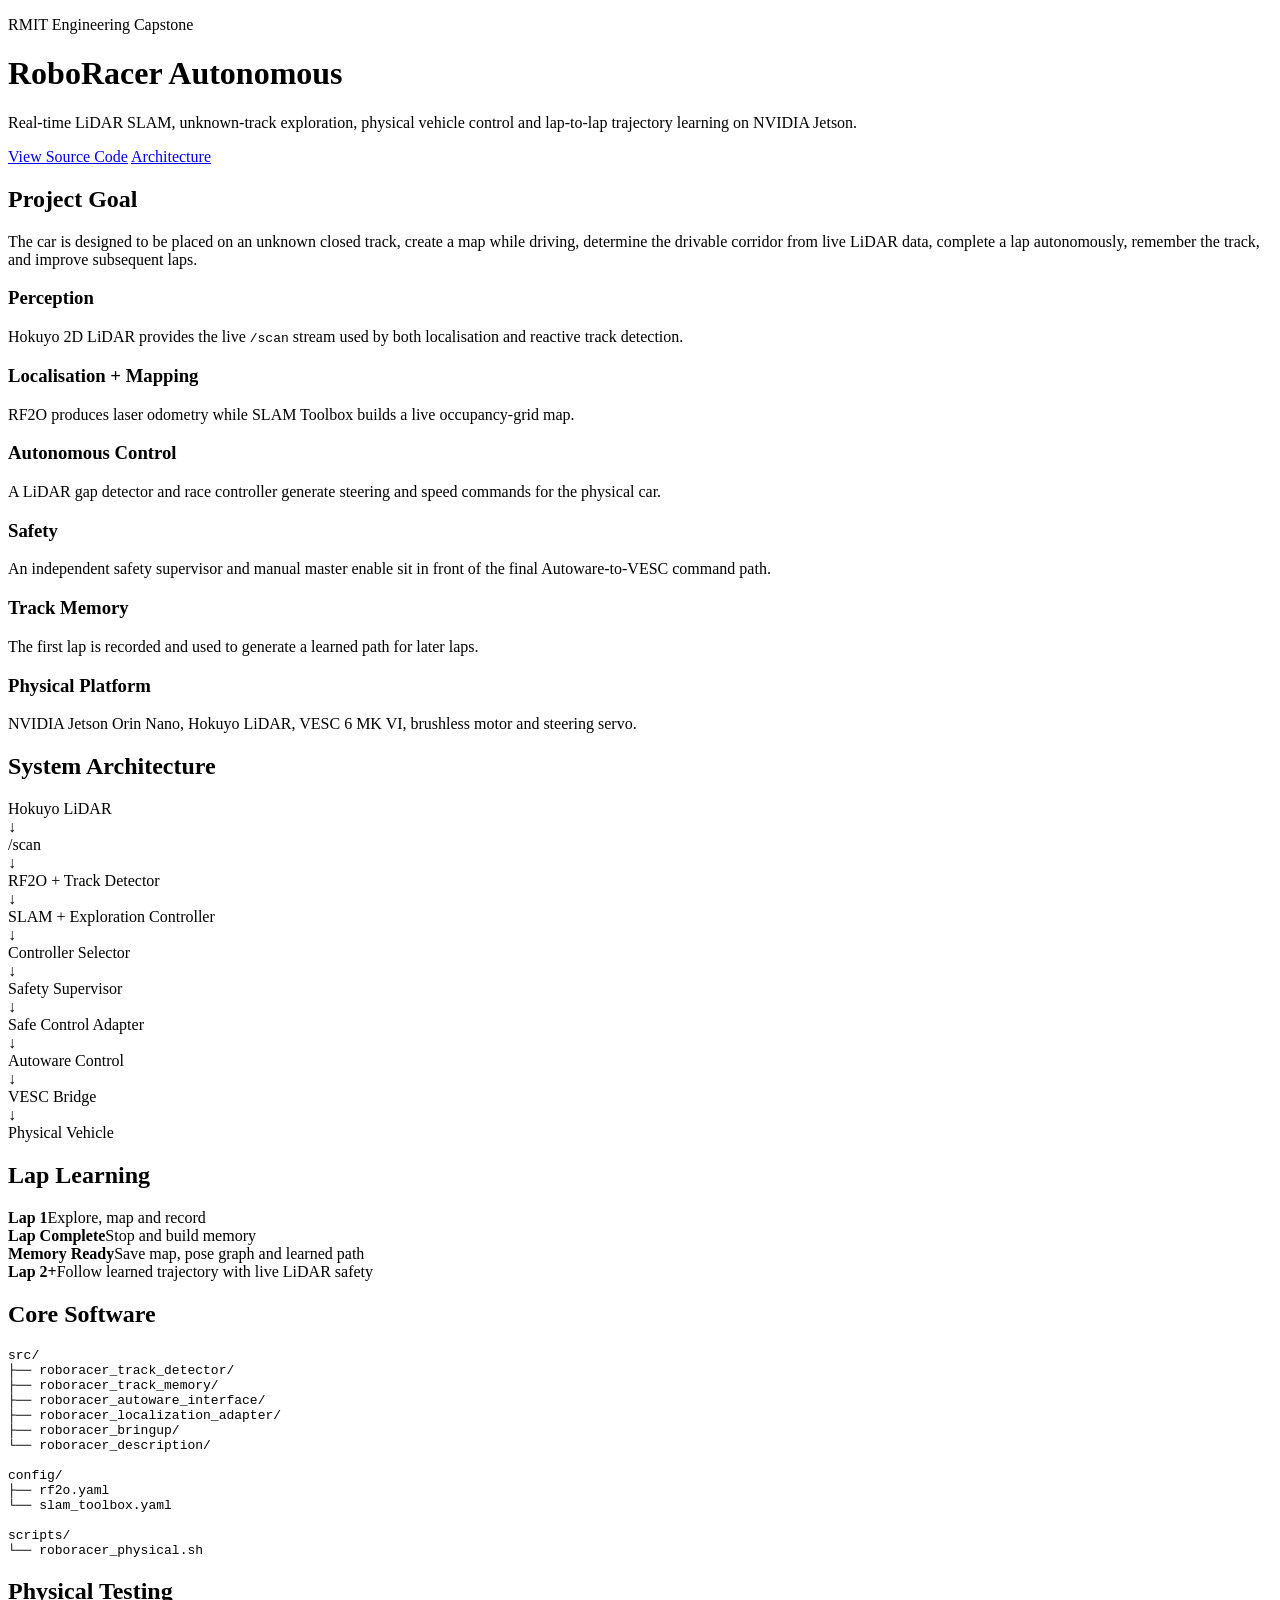
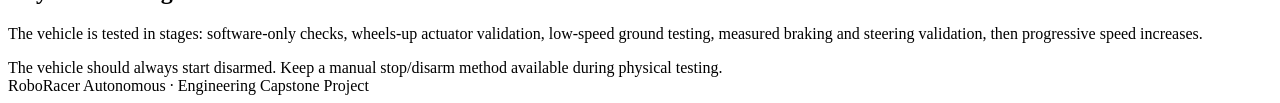
==== docs/index.html @ 901751ed "Add GitHub Pages project site" ====
<!doctype html>
<html lang="en">
<head>
  <meta charset="utf-8">
  <meta name="viewport" content="width=device-width,initial-scale=1">
  <title>RoboRacer Autonomous</title>
  <meta name="description" content="Autonomous RoboRacer using ROS 2, Hokuyo LiDAR, RF2O, SLAM Toolbox and VESC.">
  <link rel="stylesheet" href="style.css">
</head>
<body>
  <header class="hero">
    <div class="wrap">
      <p class="eyebrow">RMIT Engineering Capstone</p>
      <h1>RoboRacer Autonomous</h1>
      <p class="lead">Real-time LiDAR SLAM, unknown-track exploration, physical vehicle control and lap-to-lap trajectory learning on NVIDIA Jetson.</p>
      <div class="actions">
        <a class="button primary" href="https://github.com/boscook/RoboRacer-Autonomous">View Source Code</a>
        <a class="button" href="#architecture">Architecture</a>
      </div>
    </div>
  </header>

  <main class="wrap">
    <section>
      <h2>Project Goal</h2>
      <p>The car is designed to be placed on an unknown closed track, create a map while driving, determine the drivable corridor from live LiDAR data, complete a lap autonomously, remember the track, and improve subsequent laps.</p>
    </section>

    <section class="grid cards">
      <article>
        <h3>Perception</h3>
        <p>Hokuyo 2D LiDAR provides the live <code>/scan</code> stream used by both localisation and reactive track detection.</p>
      </article>
      <article>
        <h3>Localisation + Mapping</h3>
        <p>RF2O produces laser odometry while SLAM Toolbox builds a live occupancy-grid map.</p>
      </article>
      <article>
        <h3>Autonomous Control</h3>
        <p>A LiDAR gap detector and race controller generate steering and speed commands for the physical car.</p>
      </article>
      <article>
        <h3>Safety</h3>
        <p>An independent safety supervisor and manual master enable sit in front of the final Autoware-to-VESC command path.</p>
      </article>
      <article>
        <h3>Track Memory</h3>
        <p>The first lap is recorded and used to generate a learned path for later laps.</p>
      </article>
      <article>
        <h3>Physical Platform</h3>
        <p>NVIDIA Jetson Orin Nano, Hokuyo LiDAR, VESC 6 MK VI, brushless motor and steering servo.</p>
      </article>
    </section>

    <section id="architecture">
      <h2>System Architecture</h2>
      <div class="flow">
        <div>Hokuyo LiDAR</div><span>↓</span>
        <div>/scan</div><span>↓</span>
        <div>RF2O + Track Detector</div><span>↓</span>
        <div>SLAM + Exploration Controller</div><span>↓</span>
        <div>Controller Selector</div><span>↓</span>
        <div>Safety Supervisor</div><span>↓</span>
        <div>Safe Control Adapter</div><span>↓</span>
        <div>Autoware Control</div><span>↓</span>
        <div>VESC Bridge</div><span>↓</span>
        <div>Physical Vehicle</div>
      </div>
    </section>

    <section>
      <h2>Lap Learning</h2>
      <div class="timeline">
        <div><strong>Lap 1</strong><span>Explore, map and record</span></div>
        <div><strong>Lap Complete</strong><span>Stop and build memory</span></div>
        <div><strong>Memory Ready</strong><span>Save map, pose graph and learned path</span></div>
        <div><strong>Lap 2+</strong><span>Follow learned trajectory with live LiDAR safety</span></div>
      </div>
    </section>

    <section>
      <h2>Core Software</h2>
      <pre><code>src/
├── roboracer_track_detector/
├── roboracer_track_memory/
├── roboracer_autoware_interface/
├── roboracer_localization_adapter/
├── roboracer_bringup/
└── roboracer_description/

config/
├── rf2o.yaml
└── slam_toolbox.yaml

scripts/
└── roboracer_physical.sh</code></pre>
    </section>

    <section>
      <h2>Physical Testing</h2>
      <p>The vehicle is tested in stages: software-only checks, wheels-up actuator validation, low-speed ground testing, measured braking and steering validation, then progressive speed increases.</p>
      <div class="notice">The vehicle should always start disarmed. Keep a manual stop/disarm method available during physical testing.</div>
    </section>
  </main>

  <footer>
    <div class="wrap">RoboRacer Autonomous · Engineering Capstone Project</div>
  </footer>
</body>
</html>
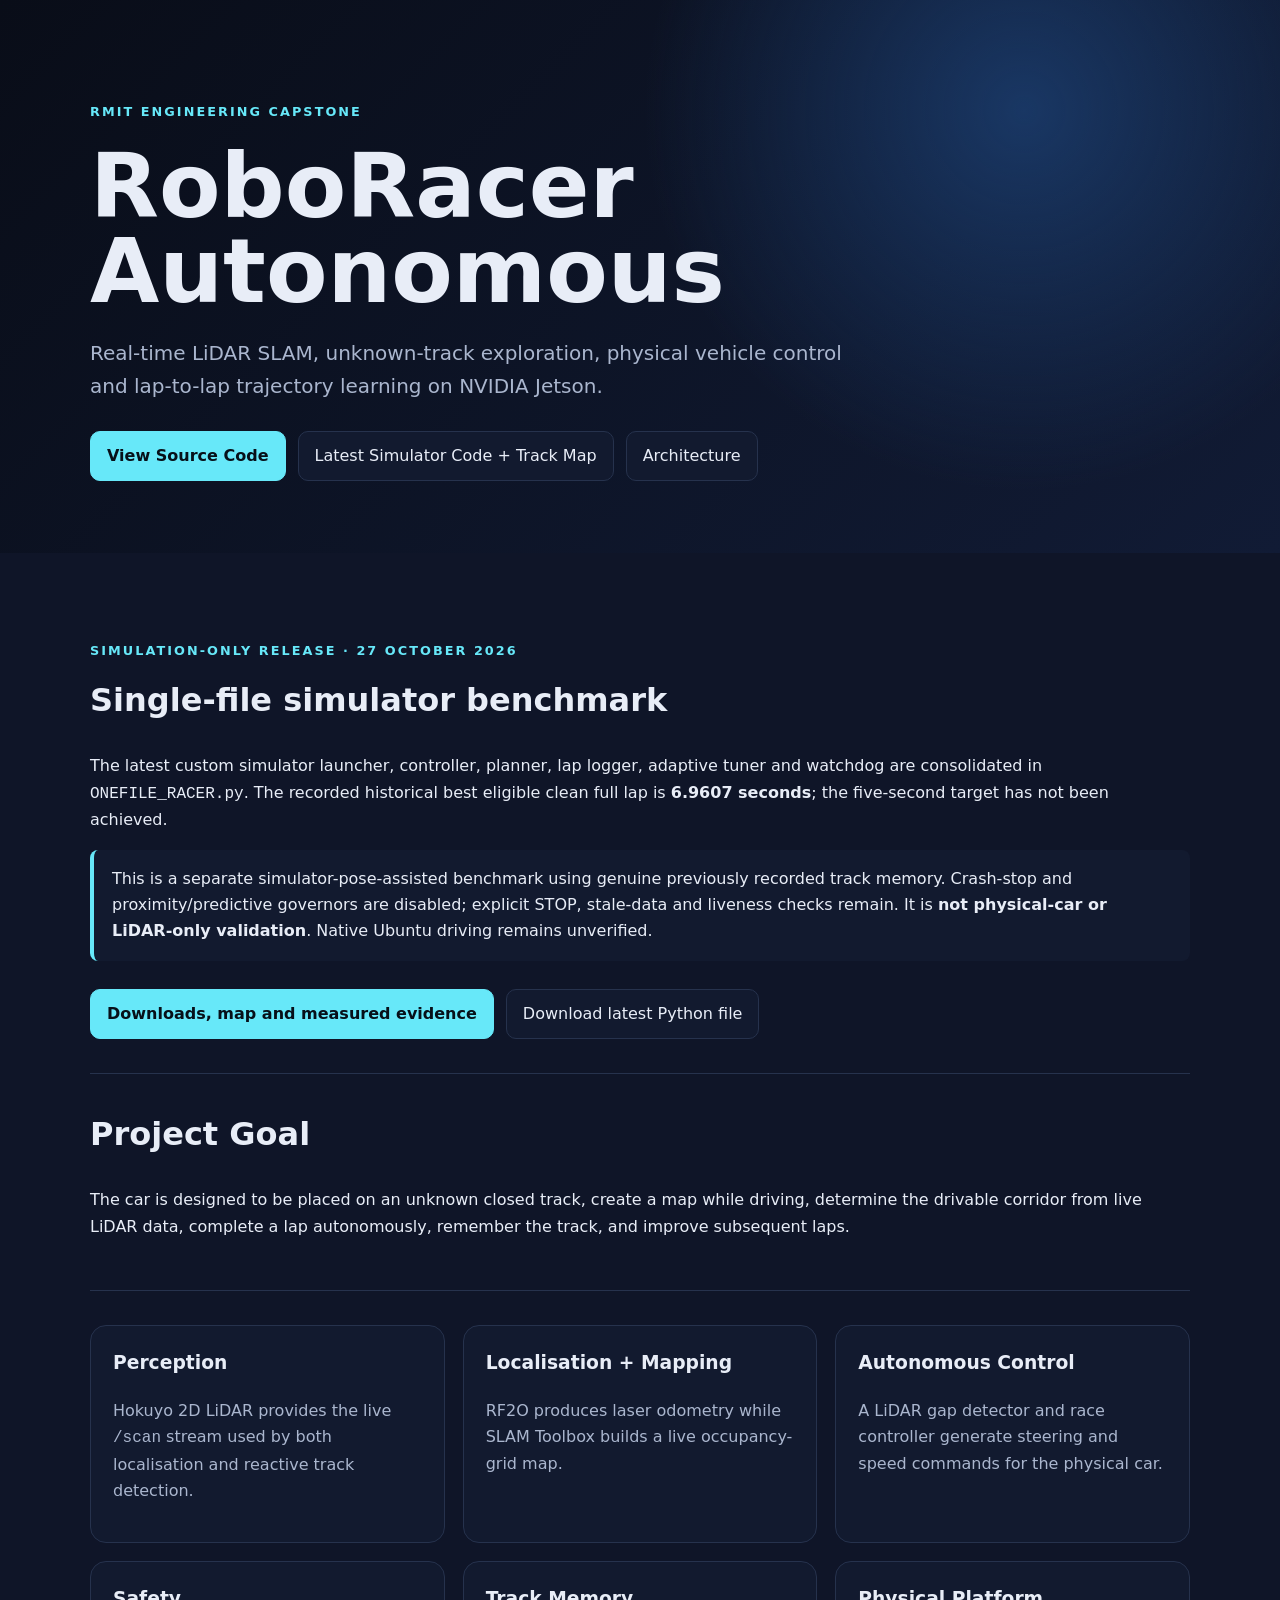
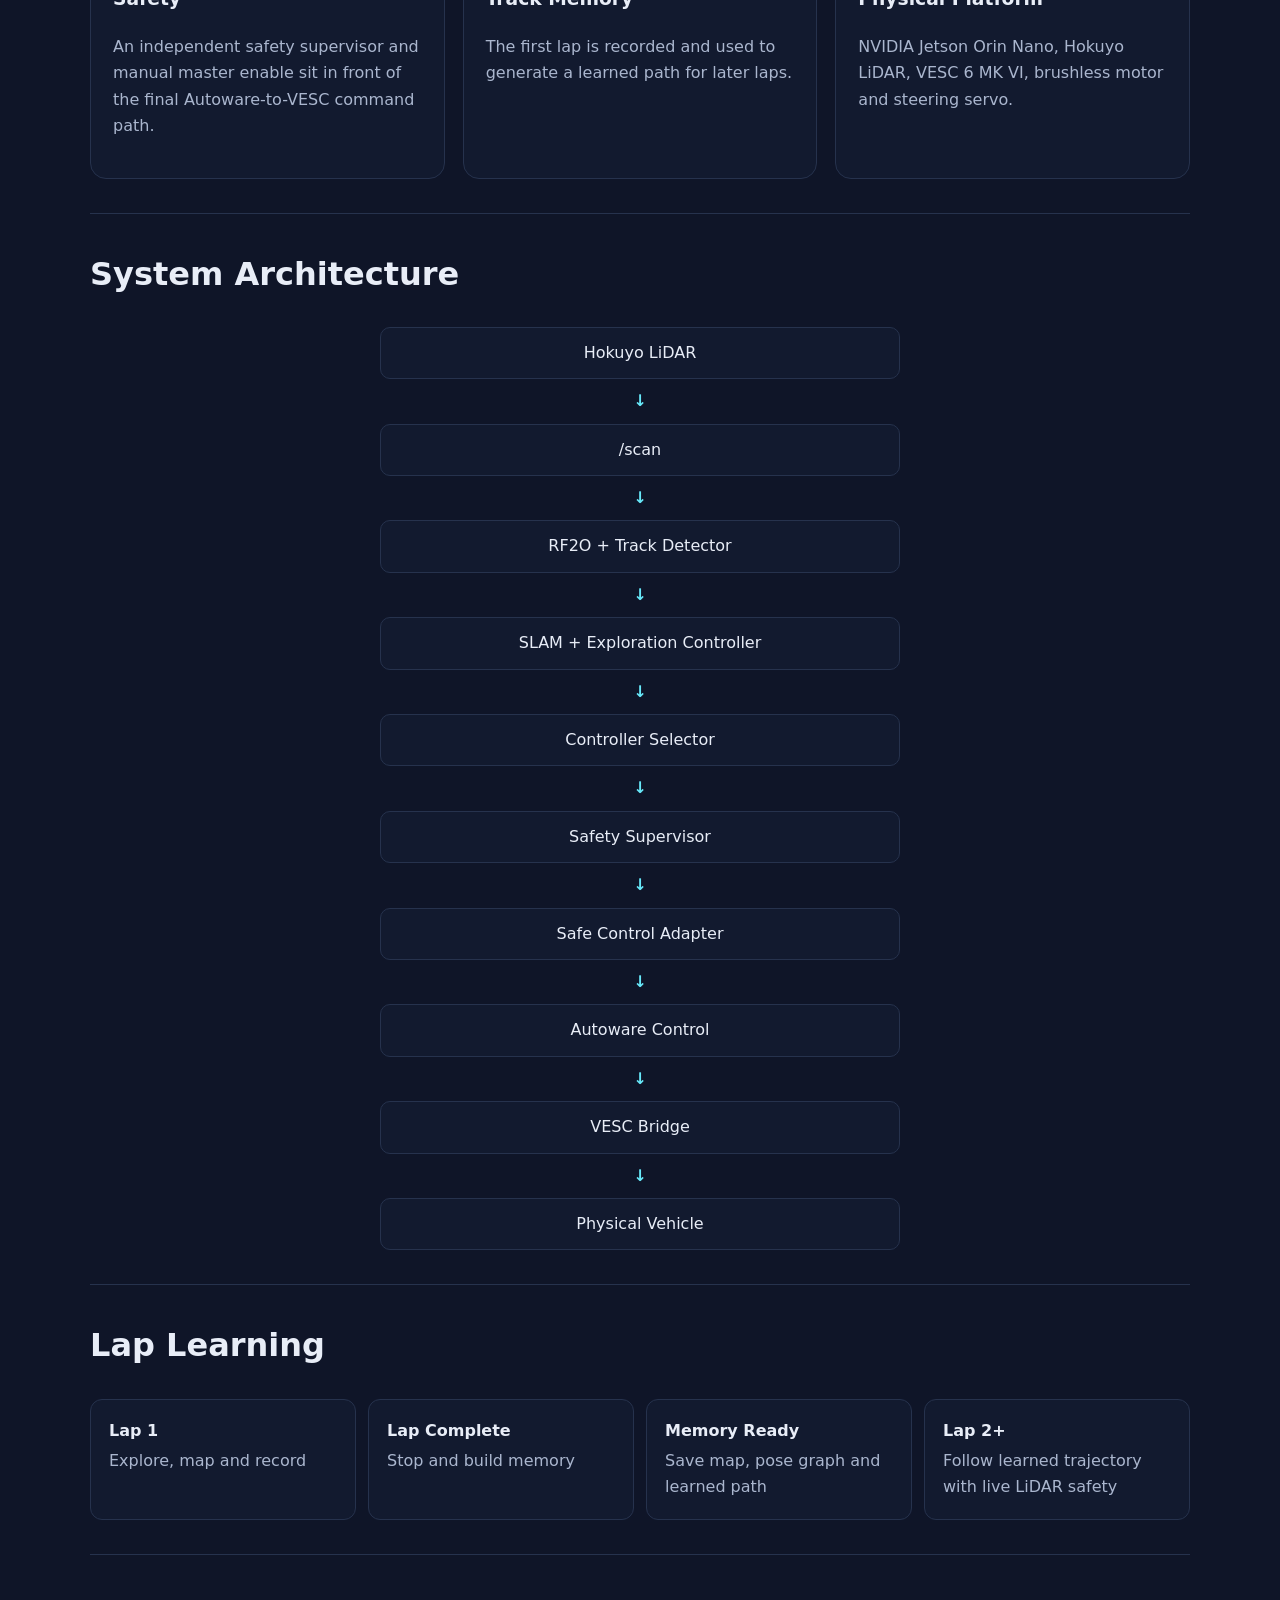
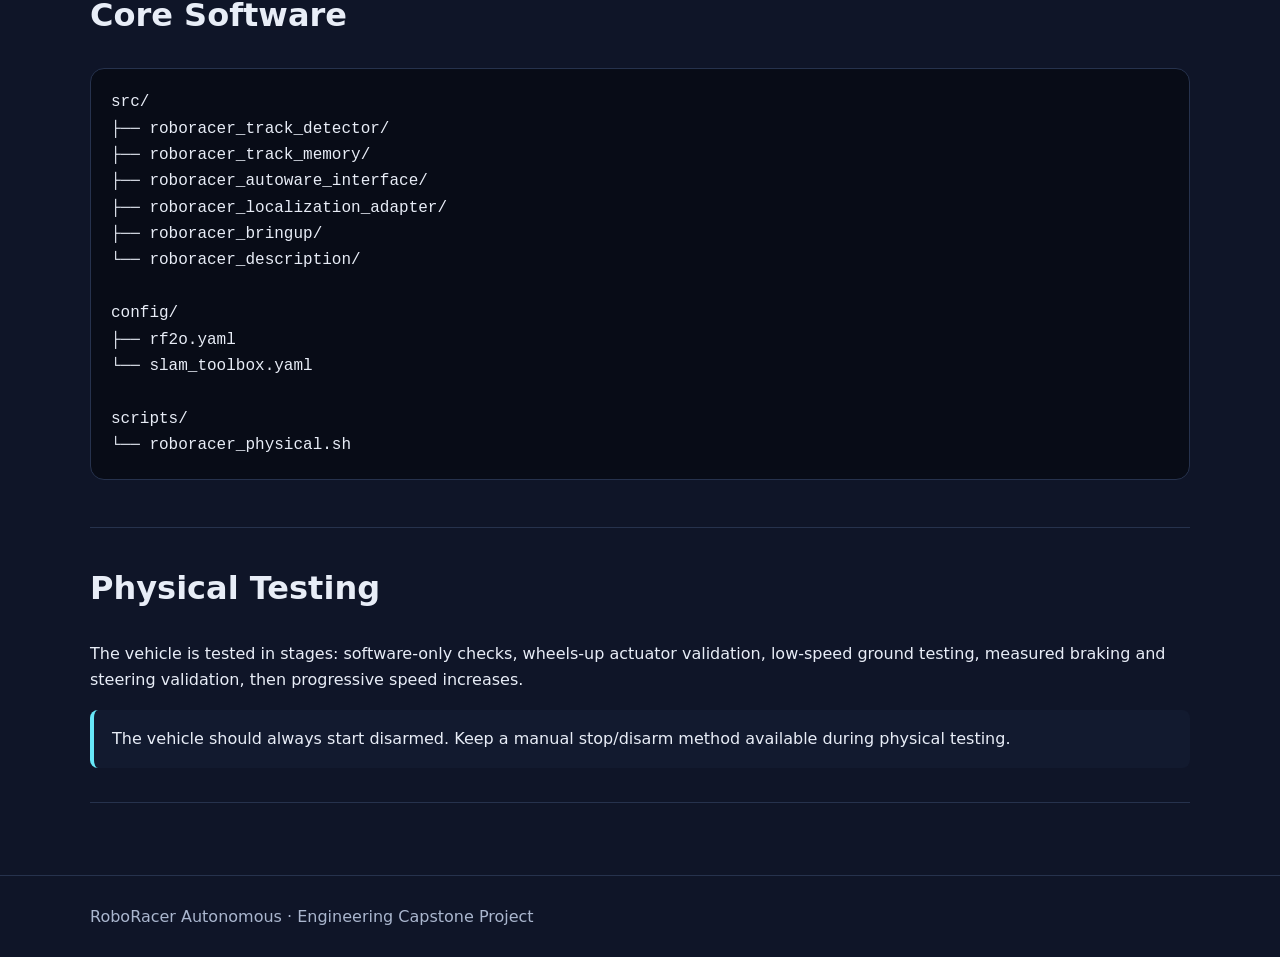
==== commit d5563a13: "Publish single-file simulator benchmark downloads and track maps" ====
--- a/docs/index.html
+++ b/docs/index.html
@@ -14,13 +14,25 @@
       <h1>RoboRacer Autonomous</h1>
       <p class="lead">Real-time LiDAR SLAM, unknown-track exploration, physical vehicle control and lap-to-lap trajectory learning on NVIDIA Jetson.</p>
       <div class="actions">
-        <a class="button primary" href="https://github.com/boscook/RoboRacer-Autonomous">View Source Code</a>
+        <a class="button primary" href="https://github.com/boscook/RoboRacer-RMIT">View Source Code</a>
+        <a class="button" href="simulator-benchmark.html">Latest Simulator Code + Track Map</a>
         <a class="button" href="#architecture">Architecture</a>
       </div>
     </div>
   </header>
 
   <main class="wrap">
+    <section aria-labelledby="simulator-release">
+      <p class="eyebrow">Simulation-only release · 27 October 2026</p>
+      <h2 id="simulator-release">Single-file simulator benchmark</h2>
+      <p>The latest custom simulator launcher, controller, planner, lap logger, adaptive tuner and watchdog are consolidated in <code>ONEFILE_RACER.py</code>. The recorded historical best eligible clean full lap is <strong>6.9607 seconds</strong>; the five-second target has not been achieved.</p>
+      <div class="notice">This is a separate simulator-pose-assisted benchmark using genuine previously recorded track memory. Crash-stop and proximity/predictive governors are disabled; explicit STOP, stale-data and liveness checks remain. It is <strong>not physical-car or LiDAR-only validation</strong>. Native Ubuntu driving remains unverified.</div>
+      <div class="actions">
+        <a class="button primary" href="simulator-benchmark.html">Downloads, map and measured evidence</a>
+        <a class="button" href="downloads/ONEFILE_RACER.py" download>Download latest Python file</a>
+      </div>
+    </section>
+
     <section>
       <h2>Project Goal</h2>
       <p>The car is designed to be placed on an unknown closed track, create a map while driving, determine the drivable corridor from live LiDAR data, complete a lap autonomously, remember the track, and improve subsequent laps.</p>
--- a/docs/style.css
+++ b/docs/style.css
@@ -0,0 +1,2 @@
+:root{--bg:#0b1020;--panel:#121a2f;--text:#e8edf7;--muted:#aab6ce;--accent:#67e8f9;--line:#26324d;--max:1100px}
+*{box-sizing:border-box}html{scroll-behavior:smooth}body{margin:0;font-family:Inter,ui-sans-serif,system-ui,-apple-system,Segoe UI,sans-serif;background:#0f1528;color:var(--text);line-height:1.65}.wrap{width:min(var(--max),calc(100% - 40px));margin:auto}.hero{padding:88px 0 72px;background:radial-gradient(circle at 80% 20%,#193764 0,transparent 34%),linear-gradient(135deg,#090d18,#111b35)}.eyebrow{text-transform:uppercase;letter-spacing:.16em;font-weight:700;color:var(--accent);font-size:.8rem}.hero h1{font-size:clamp(2.7rem,7vw,5.6rem);line-height:.95;margin:.25em 0}.lead{font-size:1.25rem;color:var(--muted);max-width:780px}.actions{display:flex;gap:12px;flex-wrap:wrap;margin-top:28px}.button{border:1px solid var(--line);padding:11px 16px;border-radius:10px;color:var(--text);text-decoration:none;background:#121a2f}.button.primary{background:var(--accent);color:#071019;border-color:var(--accent);font-weight:800}main{padding:40px 0 72px}section{padding:34px 0;border-bottom:1px solid var(--line)}h2{font-size:2rem;margin-top:0}h3{margin-top:0}.grid{display:grid;gap:18px}.cards{grid-template-columns:repeat(3,1fr)}article{background:var(--panel);border:1px solid var(--line);border-radius:16px;padding:22px}article p{color:var(--muted)}code{font-family:ui-monospace,SFMono-Regular,Menlo,monospace}.flow{display:grid;justify-items:center;gap:9px}.flow div{width:min(520px,100%);text-align:center;padding:12px;border:1px solid var(--line);border-radius:10px;background:var(--panel)}.flow span{color:var(--accent);font-weight:900}.timeline{display:grid;grid-template-columns:repeat(4,1fr);gap:12px}.timeline div{padding:18px;background:var(--panel);border:1px solid var(--line);border-radius:12px}.timeline strong,.timeline span{display:block}.timeline span{color:var(--muted);margin-top:4px}pre{overflow:auto;background:#080c17;border:1px solid var(--line);padding:20px;border-radius:14px}.notice{border-left:4px solid var(--accent);background:var(--panel);padding:16px 18px;border-radius:8px}footer{border-top:1px solid var(--line);padding:28px 0;color:var(--muted)}@media(max-width:800px){.cards{grid-template-columns:1fr}.timeline{grid-template-columns:1fr 1fr}}@media(max-width:520px){.timeline{grid-template-columns:1fr}.hero{padding-top:60px}}
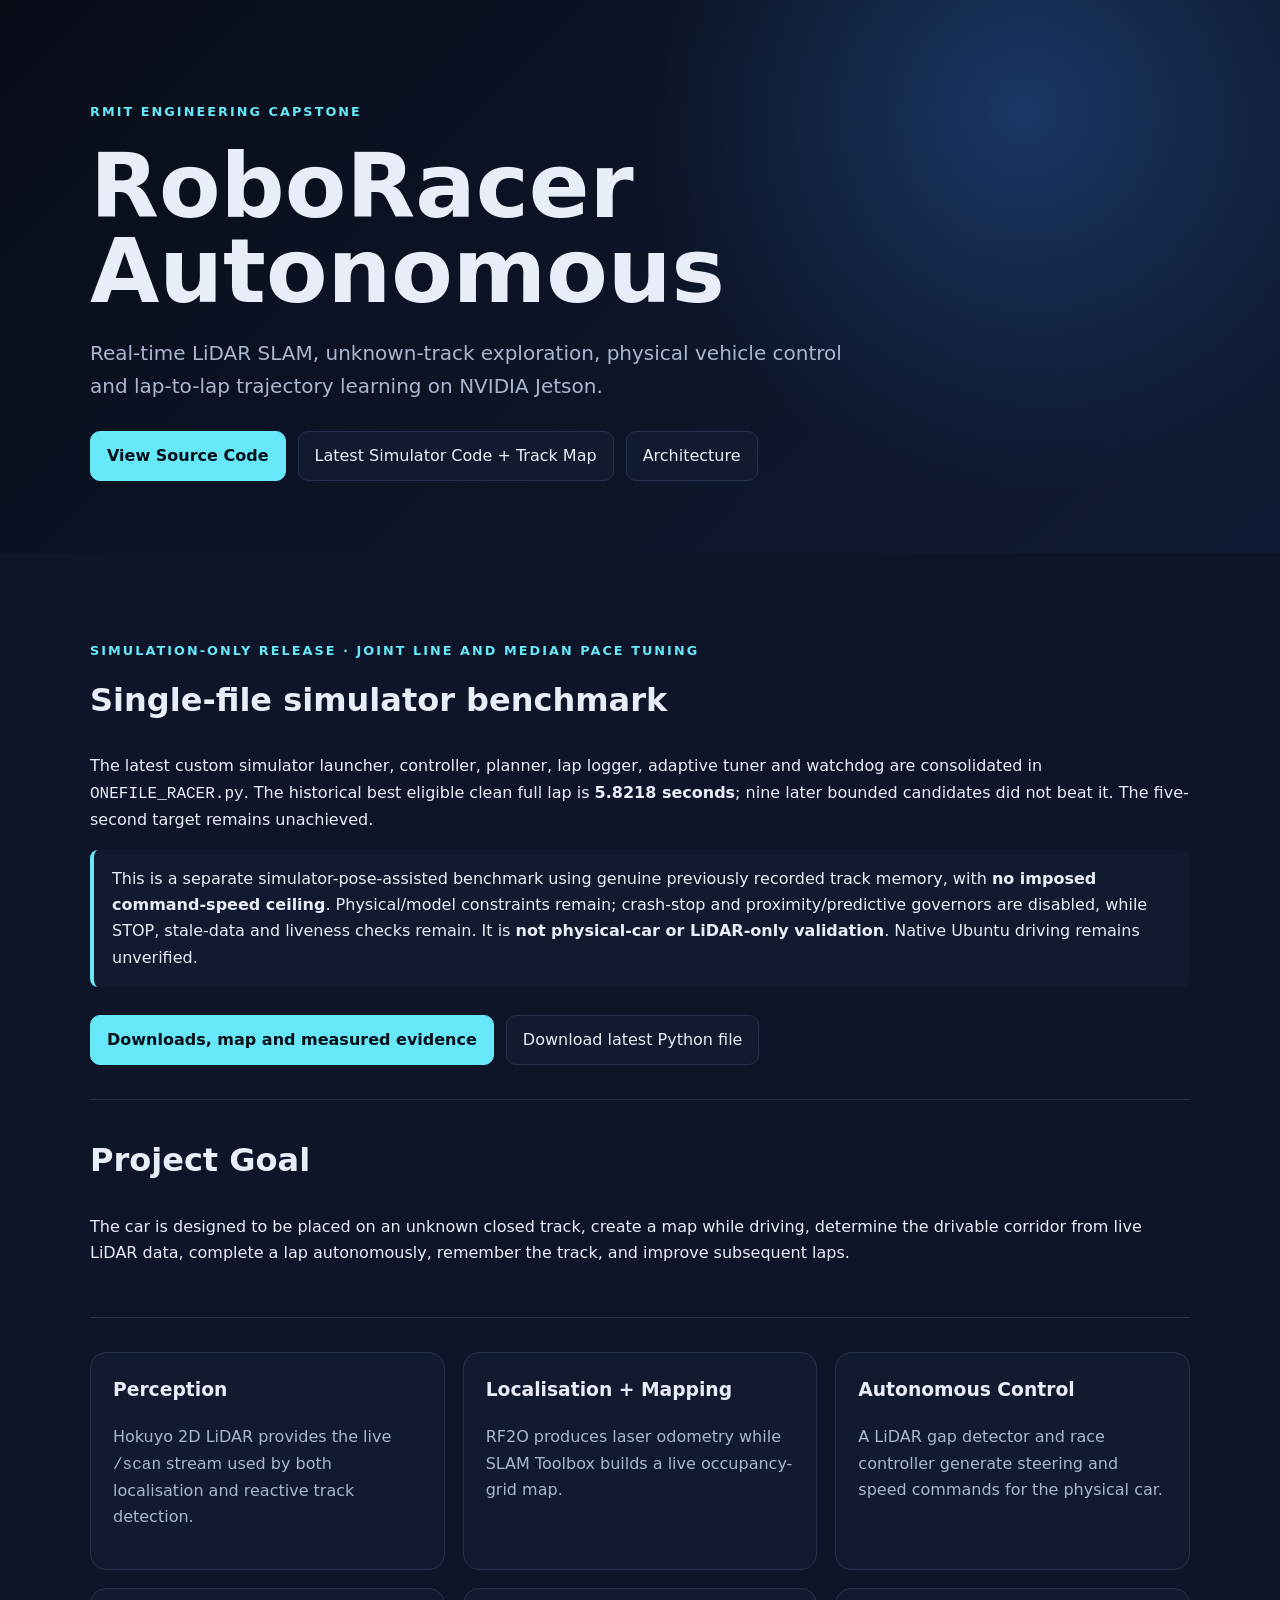
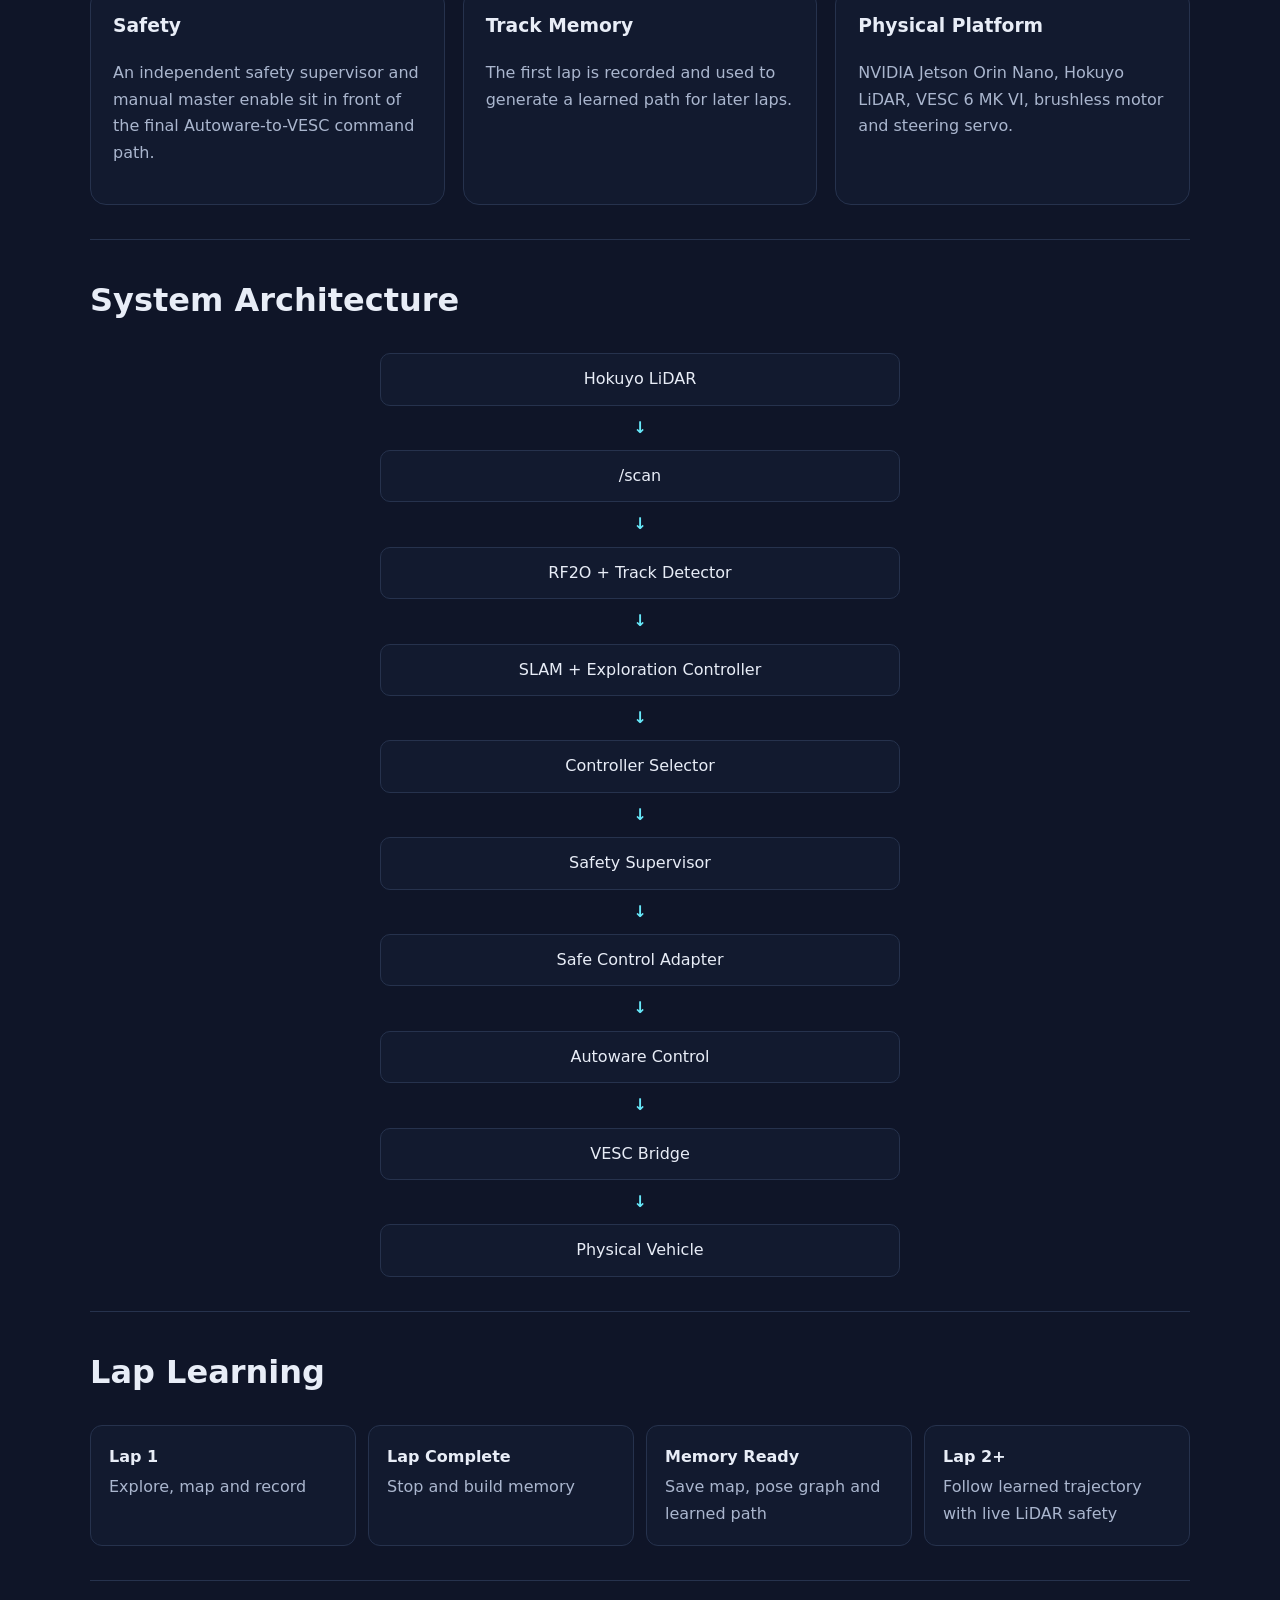
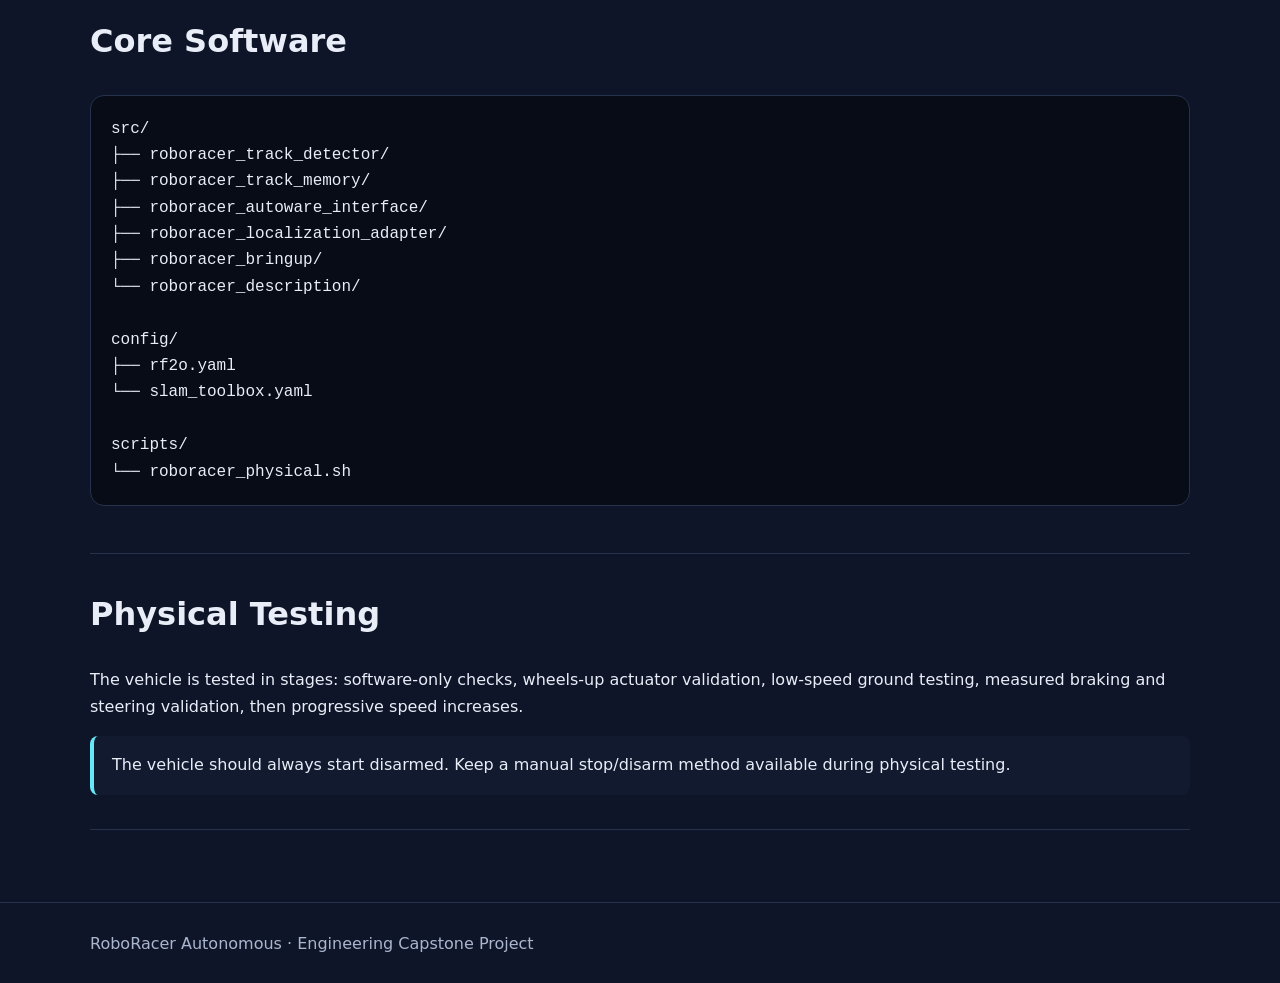
==== commit ba058a5c: "Update simulator racer, preserve benchmark evidence and archive prior release" ====
--- a/docs/index.html
+++ b/docs/index.html
@@ -23,10 +23,10 @@
 
   <main class="wrap">
     <section aria-labelledby="simulator-release">
-      <p class="eyebrow">Simulation-only release · 27 October 2026</p>
+      <p class="eyebrow">Simulation-only release · Joint line and median pace tuning</p>
       <h2 id="simulator-release">Single-file simulator benchmark</h2>
-      <p>The latest custom simulator launcher, controller, planner, lap logger, adaptive tuner and watchdog are consolidated in <code>ONEFILE_RACER.py</code>. The recorded historical best eligible clean full lap is <strong>6.9607 seconds</strong>; the five-second target has not been achieved.</p>
-      <div class="notice">This is a separate simulator-pose-assisted benchmark using genuine previously recorded track memory. Crash-stop and proximity/predictive governors are disabled; explicit STOP, stale-data and liveness checks remain. It is <strong>not physical-car or LiDAR-only validation</strong>. Native Ubuntu driving remains unverified.</div>
+      <p>The latest custom simulator launcher, controller, planner, lap logger, adaptive tuner and watchdog are consolidated in <code>ONEFILE_RACER.py</code>. The historical best eligible clean full lap is <strong>5.8218 seconds</strong>; nine later bounded candidates did not beat it. The five-second target remains unachieved.</p>
+      <div class="notice">This is a separate simulator-pose-assisted benchmark using genuine previously recorded track memory, with <strong>no imposed command-speed ceiling</strong>. Physical/model constraints remain; crash-stop and proximity/predictive governors are disabled, while STOP, stale-data and liveness checks remain. It is <strong>not physical-car or LiDAR-only validation</strong>. Native Ubuntu driving remains unverified.</div>
       <div class="actions">
         <a class="button primary" href="simulator-benchmark.html">Downloads, map and measured evidence</a>
         <a class="button" href="downloads/ONEFILE_RACER.py" download>Download latest Python file</a>
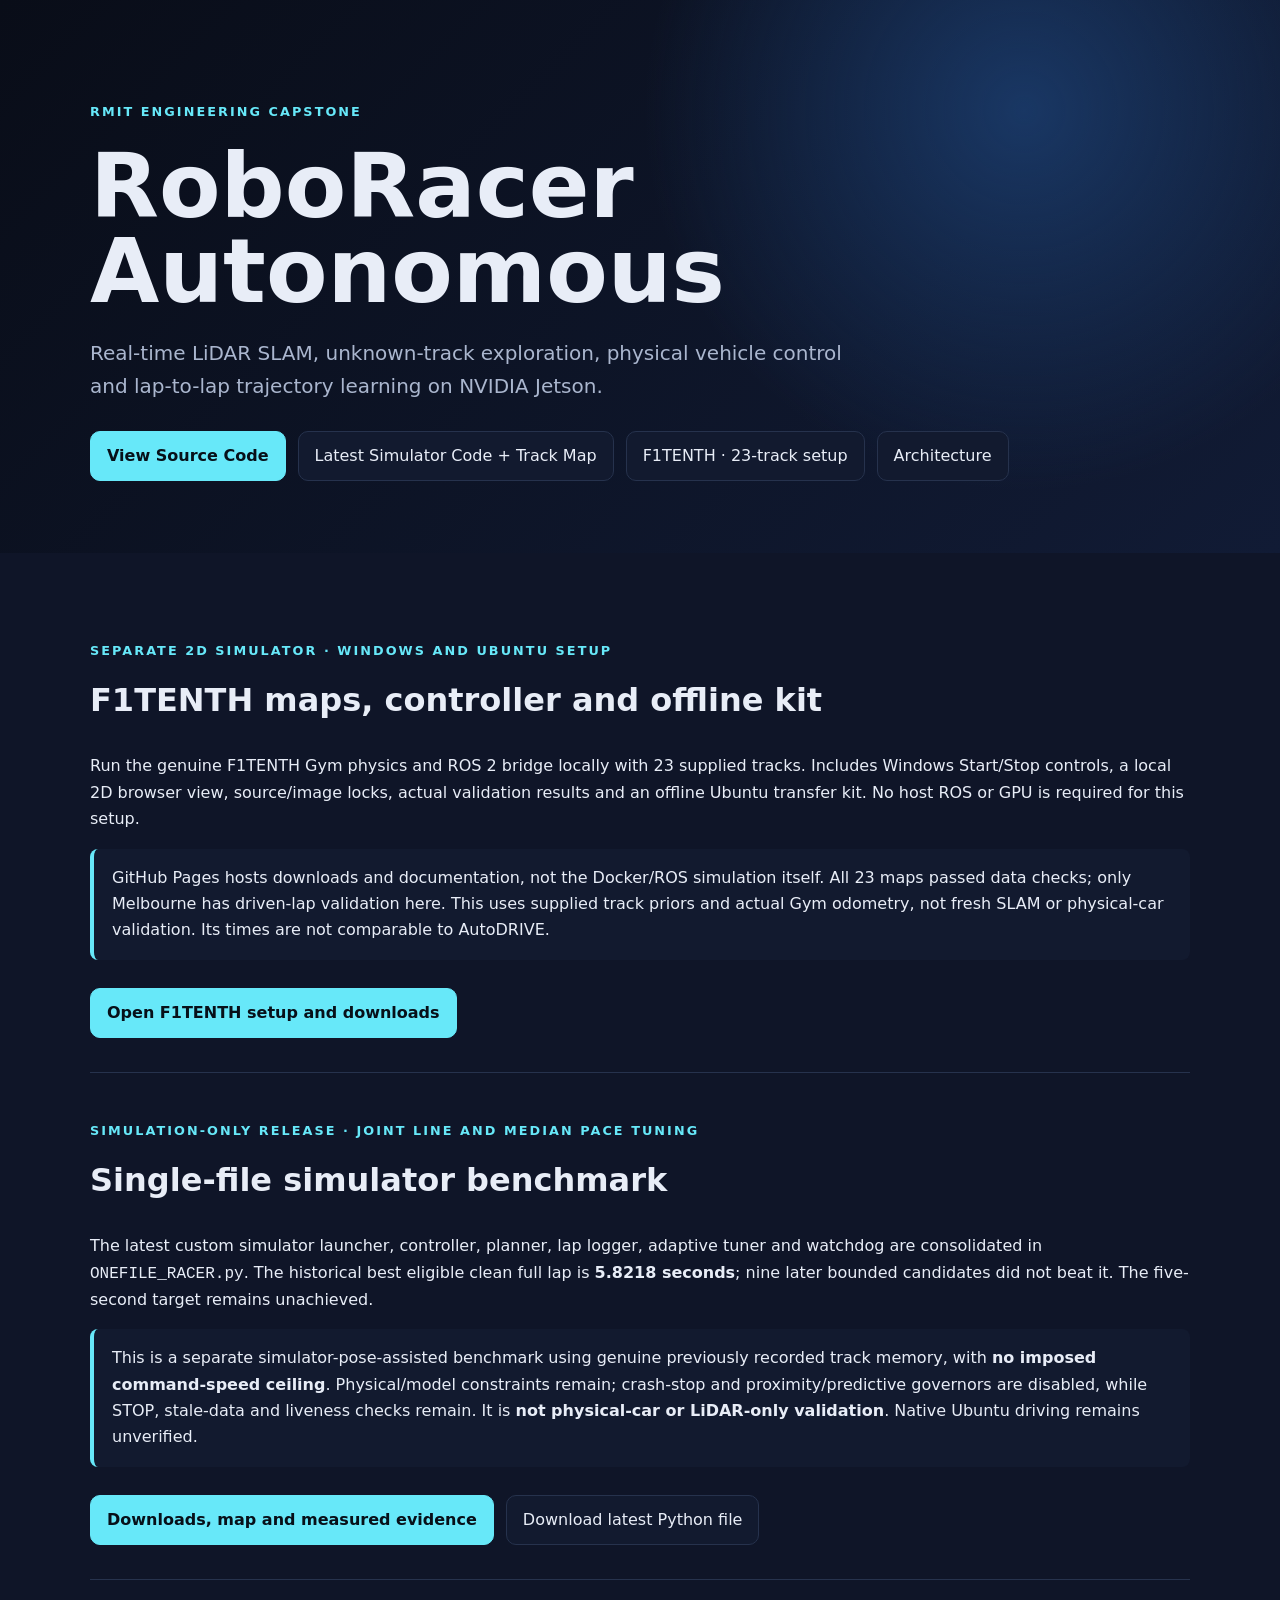
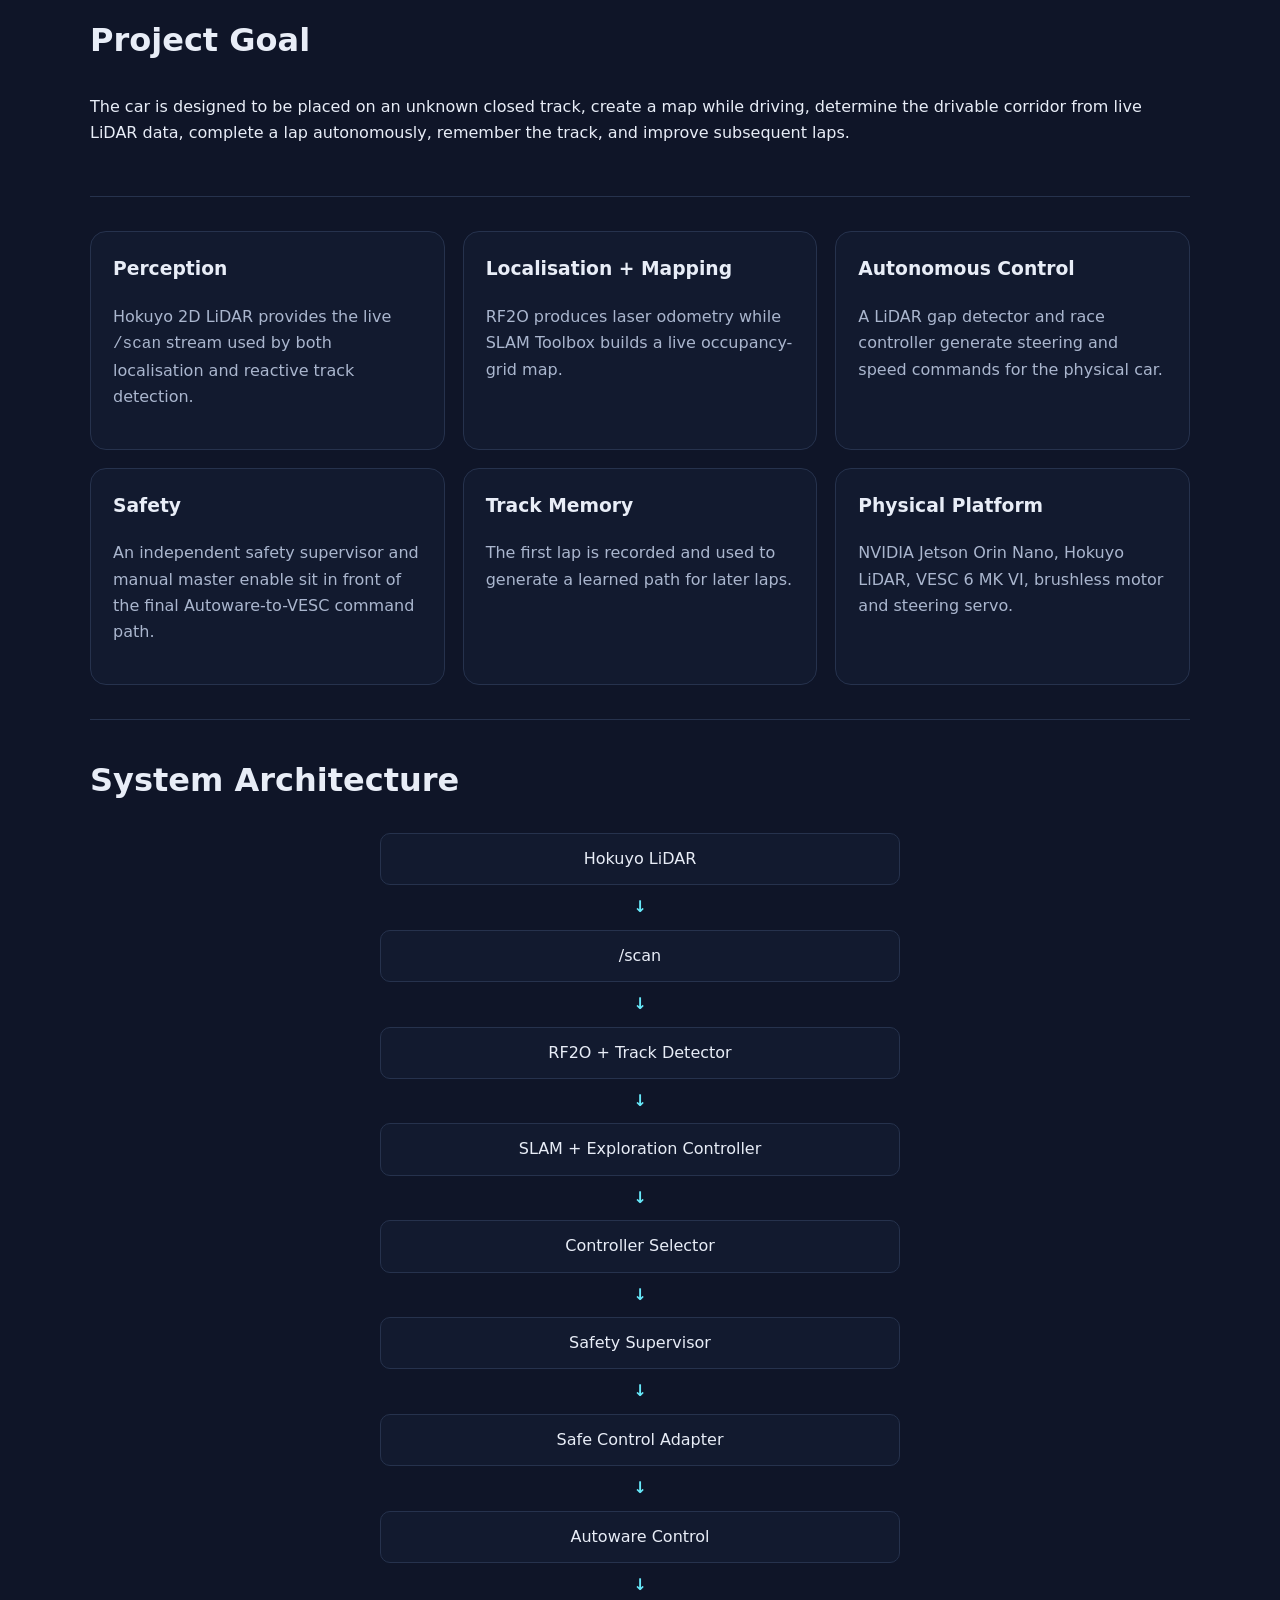
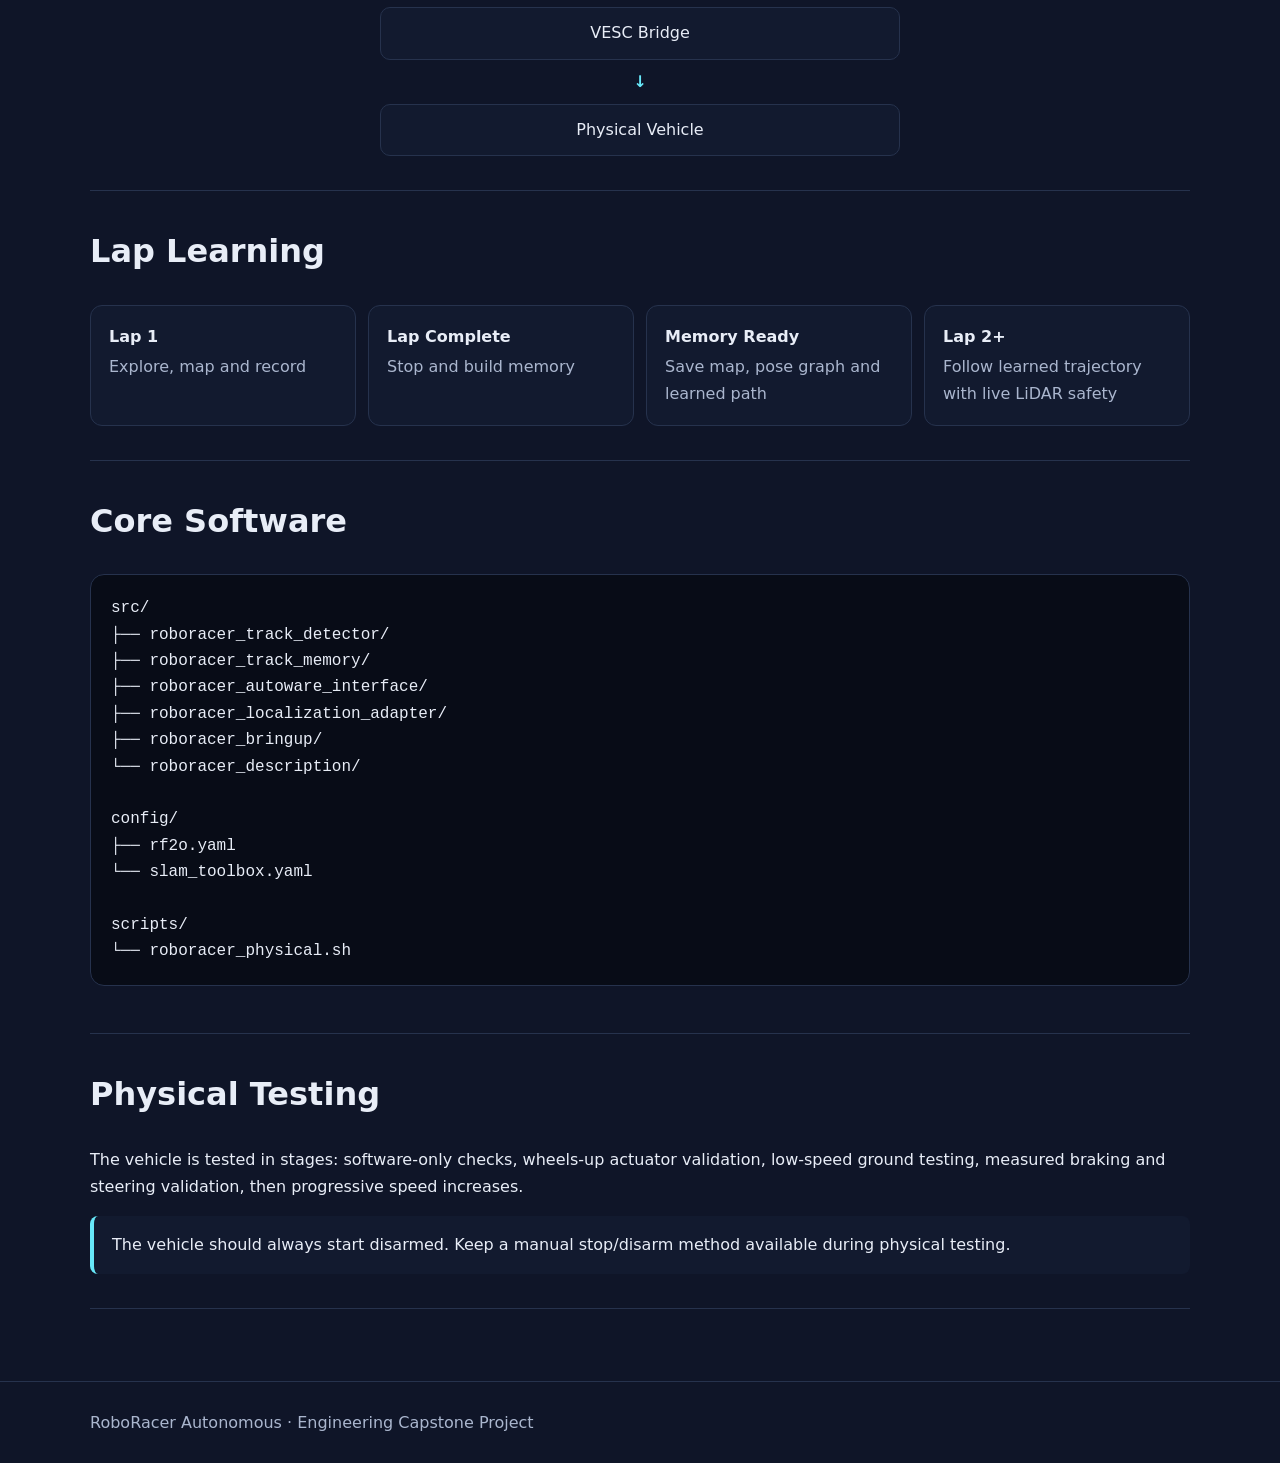
==== commit 71bee9bc: "Publish separate F1TENTH setup, source package and validation page" ====
--- a/docs/index.html
+++ b/docs/index.html
@@ -16,12 +16,21 @@
       <div class="actions">
         <a class="button primary" href="https://github.com/boscook/RoboRacer-RMIT">View Source Code</a>
         <a class="button" href="simulator-benchmark.html">Latest Simulator Code + Track Map</a>
+        <a class="button" href="f1tenth/">F1TENTH · 23-track setup</a>
         <a class="button" href="#architecture">Architecture</a>
       </div>
     </div>
   </header>
 
   <main class="wrap">
+    <section aria-labelledby="f1tenth-release">
+      <p class="eyebrow">Separate 2D simulator · Windows and Ubuntu setup</p>
+      <h2 id="f1tenth-release">F1TENTH maps, controller and offline kit</h2>
+      <p>Run the genuine F1TENTH Gym physics and ROS 2 bridge locally with 23 supplied tracks. Includes Windows Start/Stop controls, a local 2D browser view, source/image locks, actual validation results and an offline Ubuntu transfer kit. No host ROS or GPU is required for this setup.</p>
+      <div class="notice">GitHub Pages hosts downloads and documentation, not the Docker/ROS simulation itself. All 23 maps passed data checks; only Melbourne has driven-lap validation here. This uses supplied track priors and actual Gym odometry, not fresh SLAM or physical-car validation. Its times are not comparable to AutoDRIVE.</div>
+      <div class="actions"><a class="button primary" href="f1tenth/">Open F1TENTH setup and downloads</a></div>
+    </section>
+
     <section aria-labelledby="simulator-release">
       <p class="eyebrow">Simulation-only release · Joint line and median pace tuning</p>
       <h2 id="simulator-release">Single-file simulator benchmark</h2>
